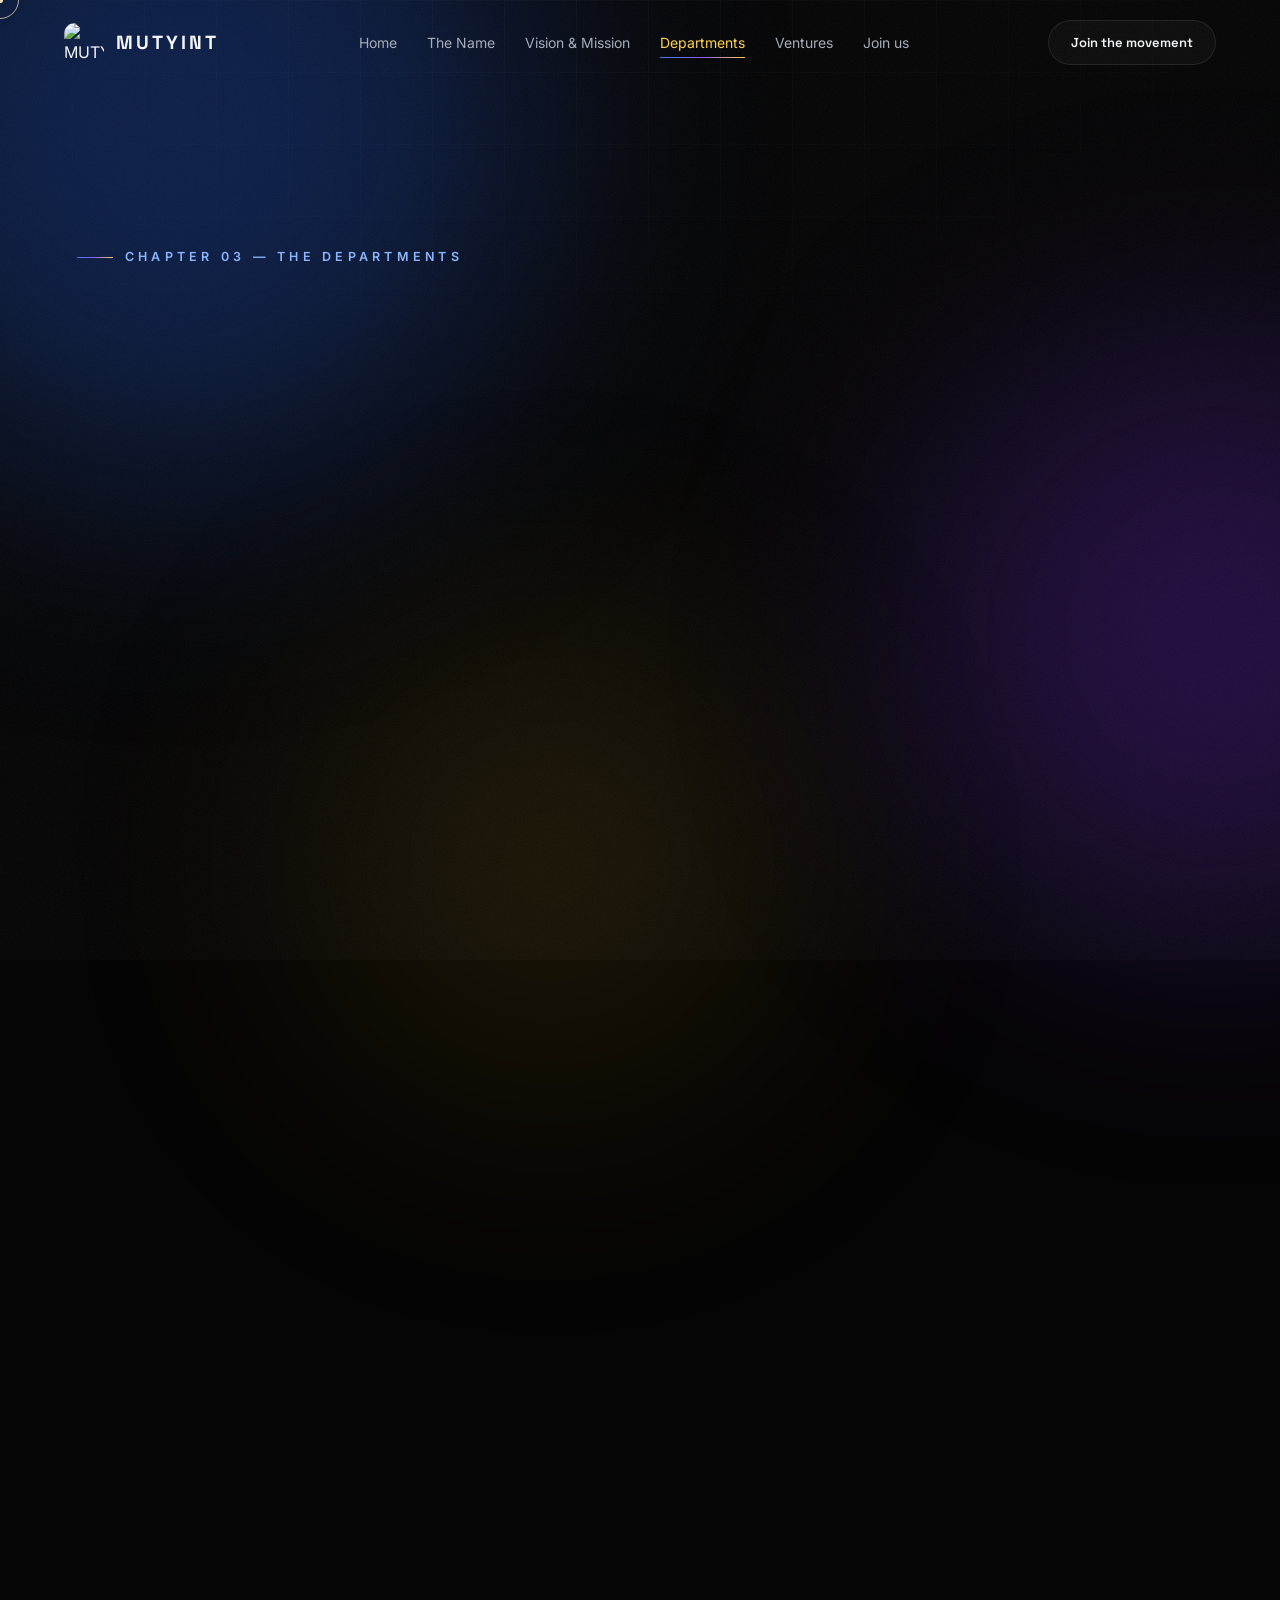
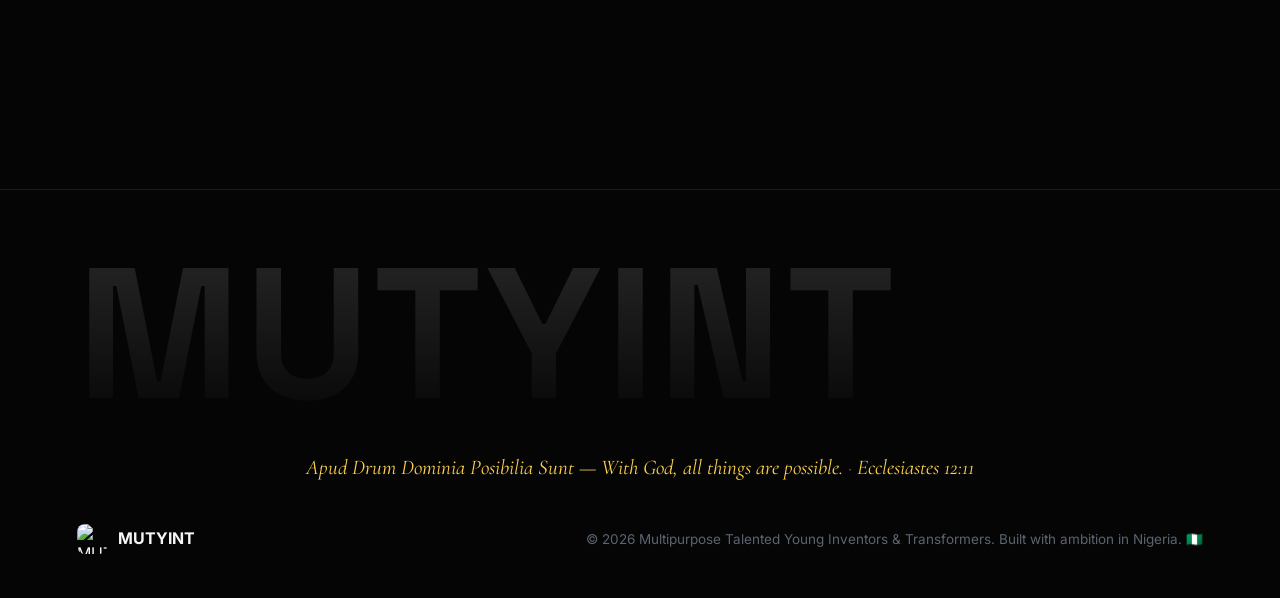
==== departments.html @ 61a40abe "Multi-page build: a dedicated page for everything written in the MUTYINT document - index.html: hub " ====
<!DOCTYPE html>
<html lang="en">
<head>
<meta charset="UTF-8">
<meta name="viewport" content="width=device-width, initial-scale=1.0">
<title>Departments — MUTYINT</title>
<meta name="description" content="Five engines, one assignment: Engine Room (EGSIN), Goal Setters (Eggint), Society, Influencers, and Inventors & Transformers.">
<meta property="og:title" content="The Departments — MUTYINT">
<meta property="og:description" content="Five engines, one assignment. The departments of the MUTYINT movement.">
<link rel="icon" href="https://media.base44.com/images/public/6a3e59929cb482183c6b0370/cd534934d_generated_image.png">
<link rel="preconnect" href="https://fonts.googleapis.com">
<link rel="preconnect" href="https://fonts.gstatic.com" crossorigin>
<link href="https://fonts.googleapis.com/css2?family=Space+Grotesk:wght@400;500;600;700&family=Inter:wght@300;400;500;600&family=Cormorant+Garamond:ital,wght@1,500&display=swap" rel="stylesheet">
<script src="https://unpkg.com/lenis@1.1.14/dist/lenis.min.js"></script>
<link rel="stylesheet" href="styles.css">
</head>
<body>

<div id="prog"></div>
<div id="grain"></div>
<div id="cur"></div><div id="curDot"></div>

<div class="aurora a1"></div><div class="aurora a2"></div><div class="aurora a3"></div>
<div class="mesh"></div>

<nav id="nav">
  <a class="brand" href="index.html"><img src="https://media.base44.com/images/public/6a3e59929cb482183c6b0370/cd534934d_generated_image.png" alt="MUTYINT logo"><b>MUTYINT</b></a>
  <div class="nav-links" id="navLinks">
    <a href="index.html">Home</a>
    <a href="the-name.html">The Name</a>
    <a href="vision-mission.html">Vision &amp; Mission</a>
    <a href="departments.html" class="active">Departments</a>
    <a href="ventures.html">Ventures</a>
    <a href="index.html#contact">Join us</a>
  </div>
  <button class="nav-cta" data-goto="#join">Join the movement</button>
  <button id="burger" aria-label="Menu"><i></i><i></i><i></i></button>
</nav>

<header class="page-hero" id="top">
  <span class="eyebrow">Chapter 03 — The Departments</span>
  <h1>
    <span class="mask"><span>Five engines,</span></span>
    <span class="mask"><span class="grad-text">one assignment.</span></span>
  </h1>
  <p class="lead">The movement is organized into sections of departments — each one a working engine of the transformation mandate.</p>
</header>

<section>
  <div class="deptrow rv d1">
    <div class="glyph">E</div>
    <div>
      <span class="alias">EGSIN</span>
      <h3>Engine Room</h3>
      <p>The core of the movement — where ideas are forged into work. The Engine Room conceives, develops and powers everything MUTYINT builds, turning raw talent into working systems.</p>
      <div class="for">For the builders and crafters of the movement.</div>
    </div>
  </div>

  <div class="deptrow rv d1">
    <div class="glyph">G</div>
    <div>
      <span class="alias">Eggint</span>
      <h3>Goal Setters</h3>
      <p>The strategy engine — turning vision into goals, and goals into achieved results. Goal Setters keep the movement disciplined, focused and always moving forward.</p>
      <div class="for">For the planners and achievers who turn plans into reality.</div>
    </div>
  </div>

  <div class="deptrow rv d2">
    <div class="glyph">S</div>
    <div>
      <span class="alias">Outreach</span>
      <h3>Society</h3>
      <p>The serving engine — carrying the transformation mandate to communities, cities and nations. From giving arms and provisions to the needy, to setting people free and bringing change to society.</p>
      <div class="for">For the servants and solution finders of the movement.</div>
    </div>
  </div>

  <div class="deptrow rv d2">
    <div class="glyph">I</div>
    <div>
      <span class="alias">Culture</span>
      <h3>Influencers</h3>
      <p>The culture engine — shaping mindset and message across the seven spheres of influence. Influencers gather people of positive mindset and carry the platform's voice into media, arts and society.</p>
      <div class="for">For the voices and culture shapers of the movement.</div>
    </div>
  </div>

  <div class="deptrow rv d3">
    <div class="glyph">T</div>
    <div>
      <span class="alias">Build &amp; Change</span>
      <h3>Inventors &amp; Transformers</h3>
      <p>The engine of the name itself — the researchers, creators and game changers. Inventors build what has never existed; transformers turn negative to positive and bring total development to every issue and problem.</p>
      <div class="for">For the inventors, researchers and transformers of the movement.</div>
    </div>
  </div>
</section>

<section id="join">
  <div class="cta-box rv">
    <span class="eyebrow">Find your engine</span>
    <h2 class="m2"><span class="mask"><span>Which engine</span></span><span class="mask"><span class="grad-text">runs you?</span></span></h2>
    <p class="sub">Every talent belongs somewhere. Come and find your department in the movement.</p>
    <div class="hero-btns">
      <button class="btn primary" onclick="window.open('https://wa.me/2347045569291','_blank')">Join on WhatsApp</button>
      <button class="btn ghost" onclick="window.open('mailto:multipurposetalentedyounginven@gmail.com','_blank')">Send an email</button>
    </div>
  </div>
</section>

<footer>
  <div class="wordmark">MUTYINT</div>
  <div class="fmotto">Apud Drum Dominia Posibilia Sunt — With God, all things are possible. <span style="color:var(--faint)">·</span> Ecclesiastes 12:11</div>
  <div class="row">
    <div class="fbrand"><img src="https://media.base44.com/images/public/6a3e59929cb482183c6b0370/cd534934d_generated_image.png" alt="MUTYINT"><b>MUTYINT</b></div>
    <p>© 2026 Multipurpose Talented Young Inventors &amp; Transformers. Built with ambition in Nigeria. 🇳🇬</p>
  </div>
</footer>

<script src="site.js"></script>
</body>
</html>
---- styles.css ----
/* MUTYINT — shared design system */
:root{
  --bg:#050505; --panel:rgba(255,255,255,.03); --panel2:rgba(255,255,255,.05);
  --blue:#3B82F6; --blue-bright:#8AB6FF; --gold:#FFD24D; --violet:#8B5CF6;
  --text:#F4F5F7; --muted:#A6ADBA; --faint:#5B6470;
  --radius:24px; --border:1px solid rgba(255,255,255,.09);
  --grad:linear-gradient(120deg,#3B82F6 0%,#8B5CF6 48%,#FFD24D 100%);
  --font-d:'Space Grotesk',sans-serif; --font-b:'Inter',sans-serif; --font-s:'Cormorant Garamond',serif;
  --ease:cubic-bezier(.22,1,.36,1);
}
*{margin:0;padding:0;box-sizing:border-box}
html{scroll-behavior:auto}
html.lenis,html.lenis body{height:auto}
.lenis.lenis-smooth{scroll-behavior:auto!important}
body{background:var(--bg);color:var(--text);font-family:var(--font-b);overflow-x:hidden;line-height:1.65}
::selection{background:var(--blue);color:#fff}
a{color:inherit;text-decoration:none}
img{max-width:100%;display:block}
button{font:inherit}

/* film grain + progress */
#grain{position:fixed;inset:-60px;z-index:96;pointer-events:none;opacity:.055;background-image:url("data:image/svg+xml,%3Csvg xmlns='http://www.w3.org/2000/svg' width='300' height='300'%3E%3Cfilter id='n'%3E%3CfeTurbulence type='fractalNoise' baseFrequency='0.9' numOctaves='2'/%3E%3C/filter%3E%3Crect width='300' height='300' filter='url(%23n)'/%3E%3C/svg%3E");animation:grain 1.4s steps(4) infinite}
@keyframes grain{0%{transform:translate(0,0)}25%{transform:translate(-14px,10px)}50%{transform:translate(10px,-12px)}75%{transform:translate(-8px,-8px)}100%{transform:translate(12px,10px)}}
#prog{position:fixed;top:0;left:0;height:2px;width:0;background:var(--grad);z-index:200;box-shadow:0 0 14px rgba(59,130,246,.7)}

/* custom cursor */
#cur,#curDot{position:fixed;top:0;left:0;pointer-events:none;z-index:300;border-radius:50%;mix-blend-mode:difference}
#cur{width:38px;height:38px;border:1.5px solid rgba(255,255,255,.75);transition:width .35s var(--ease),height .35s var(--ease),opacity .3s;margin:-19px 0 0 -19px}
#curDot{width:5px;height:5px;background:#fff;margin:-2.5px 0 0 -2.5px}
#cur.big{width:74px;height:74px;margin:-37px 0 0 -37px}
@media(hover:none),(pointer:coarse){#cur,#curDot{display:none}}

/* background fx */
.aurora{position:fixed;border-radius:50%;filter:blur(130px);z-index:0;pointer-events:none;will-change:transform}
.aurora.a1{width:55vw;height:55vw;background:#163a8f;top:-18vw;left:-14vw;opacity:.5}
.aurora.a2{width:46vw;height:46vw;background:#5b21b6;top:38vh;right:-18vw;opacity:.34}
.aurora.a3{width:38vw;height:38vw;background:#7a5808;bottom:-16vw;left:24vw;opacity:.2}
.mesh{position:fixed;inset:0;z-index:0;pointer-events:none;background-image:linear-gradient(rgba(255,255,255,.028) 1px,transparent 1px),linear-gradient(90deg,rgba(255,255,255,.028) 1px,transparent 1px);background-size:72px 72px;mask-image:radial-gradient(80% 60% at 50% 0%,#000 10%,transparent 78%)}

/* nav */
nav{position:fixed;top:0;left:0;right:0;z-index:150;display:flex;align-items:center;justify-content:space-between;padding:20px clamp(20px,5vw,64px);transition:transform .55s var(--ease),background .4s,border-color .4s;border-bottom:1px solid transparent}
nav.scrolled{background:rgba(5,5,5,.68);backdrop-filter:blur(20px);border-color:rgba(255,255,255,.07)}
nav.hide{transform:translateY(-110%)}
.brand{display:flex;align-items:center;gap:12px}
.brand img{width:40px;height:40px;border-radius:11px;transition:transform .5s var(--ease)}
.brand:hover img{transform:rotate(-8deg) scale(1.08)}
.brand b{font-family:var(--font-d);font-size:19px;letter-spacing:.16em}
.nav-links{display:flex;gap:30px;font-size:14px;color:var(--muted)}
.nav-links a{position:relative;transition:color .3s;padding:4px 0}
.nav-links a::after{content:"";position:absolute;left:0;bottom:0;width:100%;height:1.5px;background:var(--grad);transform:scaleX(0);transform-origin:right;transition:transform .45s var(--ease)}
.nav-links a:hover{color:#fff}
.nav-links a:hover::after,.nav-links a.active::after{transform:scaleX(1);transform-origin:left}
.nav-links a.active{color:var(--gold)}
.nav-cta{font-family:var(--font-d);font-size:13px;font-weight:600;padding:11px 22px;border-radius:999px;border:var(--border);background:var(--panel);color:var(--text);transition:.35s;cursor:pointer;white-space:nowrap}
.nav-cta:hover{border-color:rgba(255,210,77,.55);background:rgba(255,210,77,.1);box-shadow:0 0 28px rgba(255,210,77,.22)}
#burger{display:none;flex-direction:column;gap:5.5px;background:none;border:none;cursor:pointer;padding:6px;z-index:160}
#burger i{width:24px;height:2px;background:var(--text);transition:.4s var(--ease);display:block;border-radius:2px}
#burger.open i:nth-child(1){transform:translateY(7.5px) rotate(45deg)}
#burger.open i:nth-child(2){opacity:0;transform:scaleX(0)}
#burger.open i:nth-child(3){transform:translateY(-7.5px) rotate(-45deg)}

/* shared */
section{position:relative;z-index:1;padding:clamp(90px,13vh,150px) clamp(20px,6vw,90px);max-width:1280px;margin:0 auto}
.eyebrow{display:inline-flex;align-items:center;gap:12px;font-size:12.5px;letter-spacing:.34em;text-transform:uppercase;color:var(--blue-bright);font-weight:600;margin-bottom:24px}
.eyebrow::before{content:"";width:36px;height:1.5px;background:var(--grad);border-radius:2px}
h2{font-family:var(--font-d);font-size:clamp(36px,5vw,62px);line-height:1.06;font-weight:700;letter-spacing:-.015em;margin-bottom:20px}
.grad-text{background:var(--grad);background-size:200% auto;-webkit-background-clip:text;background-clip:text;-webkit-text-fill-color:transparent;animation:gradShift 6s ease-in-out infinite alternate}
@keyframes gradShift{to{background-position:100% center}}
.gold-text{color:var(--gold)}
.sub{color:var(--muted);font-size:clamp(15px,1.4vw,18px);max-width:640px}
.motto-line{font-family:var(--font-s);font-style:italic;font-size:clamp(16px,1.8vw,21px);color:var(--gold);letter-spacing:.02em}
.mask{display:block;overflow:hidden}
.mask>span{display:block;transform:translateY(112%);transition:transform 1.15s var(--ease)}
.in .mask>span{transform:none}
.m2 .mask:nth-child(2)>span{transition-delay:.1s}.m3 .mask:nth-child(3)>span{transition-delay:.2s}
.rv{opacity:0;transform:translateY(40px);transition:opacity 1s var(--ease),transform 1s var(--ease)}
.rv.in{opacity:1;transform:none}
.rv.d1{transition-delay:.12s}.rv.d2{transition-delay:.24s}.rv.d3{transition-delay:.36s}.rv.d4{transition-delay:.48s}

/* buttons */
.btn{position:relative;display:inline-flex;align-items:center;gap:10px;font-family:var(--font-d);font-weight:600;font-size:15px;padding:16px 36px;border-radius:999px;transition:transform .5s var(--ease),box-shadow .5s var(--ease),background-position .6s;cursor:pointer;border:none;will-change:transform}
.btn.primary{background:var(--grad);background-size:200% auto;color:#050505;box-shadow:0 10px 44px rgba(59,130,246,.35)}
.btn.primary:hover{background-position:100% center;box-shadow:0 18px 64px rgba(139,92,246,.5)}
.btn.primary::after{content:"";position:absolute;inset:0;border-radius:inherit;background:linear-gradient(105deg,transparent 38%,rgba(255,255,255,.55) 50%,transparent 62%);translate:-120% 0;transition:translate .9s var(--ease)}
.btn.primary:hover::after{translate:120% 0}
.btn.ghost{background:var(--panel);border:var(--border);color:var(--text);backdrop-filter:blur(10px)}
.btn.ghost:hover{border-color:rgba(255,210,77,.5);box-shadow:0 0 34px rgba(255,210,77,.16)}

/* page hero (subpages) */
.page-hero{min-height:72svh;display:flex;flex-direction:column;justify-content:flex-end;padding:160px clamp(20px,6vw,90px) 70px;max-width:1280px;margin:0 auto;position:relative;z-index:1}
.page-hero h1{font-family:var(--font-d);font-weight:700;font-size:clamp(42px,7vw,96px);line-height:1.02;letter-spacing:-.03em;margin:8px 0 22px}
.page-hero h1 .mask{padding-bottom:.06em}
.page-hero h1 .mask>span{transform:translateY(112%)}
.page-hero.play .mask>span{transform:none}
.page-hero.play .mask:nth-child(2)>span{transition-delay:.13s}
.page-hero .lead{color:var(--muted);font-size:clamp(16px,1.5vw,19px);max-width:640px;opacity:0;transform:translateY(20px);transition:opacity 1s var(--ease) .3s,transform 1s var(--ease) .3s}
.page-hero.play .lead{opacity:1;transform:none}

/* chapter cards (home links to pages) */
.chapters{display:grid;grid-template-columns:repeat(2,1fr);gap:22px;margin-top:56px}
.chap{position:relative;background:var(--panel);border:var(--border);border-radius:var(--radius);padding:44px 38px;overflow:hidden;transition:transform .5s var(--ease),border-color .4s,box-shadow .5s;display:block}
.chap::before{content:"";position:absolute;inset:0;background:radial-gradient(600px circle at var(--mx,50%) var(--my,0%),rgba(59,130,246,.14),transparent 44%);opacity:0;transition:opacity .5s}
.chap:hover{transform:translateY(-8px);border-color:rgba(138,182,255,.35);box-shadow:0 24px 60px rgba(0,0,0,.5)}
.chap:hover::before{opacity:1}
.chap .n{font-family:var(--font-d);font-size:12px;letter-spacing:.24em;color:var(--faint);margin-bottom:24px;display:block}
.chap h3{font-family:var(--font-d);font-size:clamp(22px,2.4vw,30px);margin-bottom:10px}
.chap p{color:var(--muted);font-size:14.5px;margin-bottom:22px;max-width:520px}
.chap .go{font-family:var(--font-d);font-size:13.5px;color:var(--gold);letter-spacing:.06em;display:inline-flex;align-items:center;gap:8px;transition:gap .4s var(--ease)}
.chap:hover .go{gap:14px}
.chap .glyph{position:absolute;top:26px;right:30px;font-family:var(--font-d);font-size:54px;font-weight:700;background:linear-gradient(180deg,rgba(255,255,255,.14),rgba(255,255,255,.01));-webkit-background-clip:text;background-clip:text;-webkit-text-fill-color:transparent;user-select:none}

/* letter split rows (the-name page) */
.lrow{display:grid;grid-template-columns:minmax(140px,.7fr) 1fr;gap:clamp(28px,5vw,70px);align-items:center;padding:clamp(48px,7vh,84px) 0;border-bottom:var(--border);position:relative}
.lrow:last-of-type{border-bottom:none}
.lrow .letter{font-family:var(--font-d);font-weight:700;font-size:clamp(110px,18vw,240px);line-height:1;background:linear-gradient(180deg,rgba(255,255,255,.18),rgba(255,255,255,.015));-webkit-background-clip:text;background-clip:text;-webkit-text-fill-color:transparent;user-select:none;transition:background .6s}
.lrow:hover .letter{background:var(--grad);background-size:200% auto;-webkit-background-clip:text;background-clip:text}
.lrow .k{font-family:var(--font-d);font-size:12px;letter-spacing:.24em;color:var(--faint);text-transform:uppercase;margin-bottom:14px}
.lrow h3{font-family:var(--font-d);font-size:clamp(26px,3.4vw,44px);margin-bottom:16px}
.lrow p{color:var(--muted);font-size:16px;max-width:640px;margin-bottom:18px}
.lrow .goal{border-left:3px solid;border-image:var(--grad) 1;padding-left:22px;margin-top:20px;font-size:15px;color:var(--text)}
.lrow .goal b{font-family:var(--font-d);font-size:12px;letter-spacing:.26em;color:var(--gold);display:block;margin-bottom:8px}
.chips{display:flex;flex-wrap:wrap;gap:9px}
.chip{font-size:11px;letter-spacing:.1em;padding:7px 15px;border-radius:999px;border:var(--border);color:var(--blue-bright);background:rgba(59,130,246,.07);transition:.3s}
.chip.gold{color:var(--gold);background:rgba(255,210,77,.07)}

/* vision/mission big panels */
.vm{display:grid;grid-template-columns:1fr 1fr;gap:22px;margin-top:56px}
.vm .panel{position:relative;background:var(--panel);border:var(--border);border-radius:var(--radius);padding:clamp(30px,4vw,46px);overflow:hidden;transition:transform .5s var(--ease),border-color .4s,box-shadow .5s}
.vm .panel:hover{transform:translateY(-6px);border-color:rgba(255,210,77,.35);box-shadow:0 24px 60px rgba(0,0,0,.45)}
.vm .panel::before{content:"";position:absolute;top:0;left:0;width:100%;height:2px;background:var(--grad)}
.vm .panel.v{--accent:var(--blue-bright)}.vm .panel.m{--accent:var(--gold)}
.vm .k{font-family:var(--font-d);font-size:12px;letter-spacing:.3em;text-transform:uppercase;color:var(--faint);margin-bottom:16px}
.vm h3{font-family:var(--font-d);font-size:clamp(24px,2.6vw,32px);margin-bottom:14px;color:var(--accent)}
.vm p{color:var(--muted);font-size:16px}

/* mandate list (vision-mission page) */
.mandates{margin-top:64px;counter-reset:md}
.mdrow{display:grid;grid-template-columns:auto 1fr;gap:clamp(18px,3vw,38px);padding:30px 0;border-bottom:var(--border);align-items:start;position:relative}
.mdrow .n{font-family:var(--font-d);font-size:14px;color:var(--gold);letter-spacing:.14em;padding-top:6px;min-width:44px}
.mdrow h3{font-family:var(--font-d);font-size:clamp(19px,2vw,25px);margin-bottom:8px;transition:color .3s}
.mdrow:hover h3{color:var(--gold)}
.mdrow p{color:var(--muted);font-size:15px;max-width:760px}

/* departments page */
.deptrow{position:relative;background:linear-gradient(160deg,rgba(20,22,28,.92),rgba(10,11,14,.94));border:var(--border);border-radius:var(--radius);padding:clamp(30px,4.5vw,52px);margin-bottom:22px;display:grid;grid-template-columns:auto 1fr;gap:clamp(22px,4vw,48px);align-items:center;overflow:hidden;box-shadow:0 30px 80px rgba(0,0,0,.45);transition:transform .5s var(--ease),border-color .4s}
.deptrow:hover{transform:translateY(-5px);border-color:rgba(255,210,77,.35)}
.deptrow .glyph{width:92px;height:92px;border-radius:24px;display:grid;place-items:center;border:var(--border);background:linear-gradient(140deg,rgba(59,130,246,.18),rgba(255,210,77,.1));font-family:var(--font-d);font-weight:700;font-size:40px;color:var(--gold);transition:transform .5s var(--ease)}
.deptrow:hover .glyph{transform:rotate(-6deg) scale(1.06)}
.deptrow h3{font-family:var(--font-d);font-size:clamp(24px,3vw,34px);margin-bottom:10px}
.deptrow .alias{font-family:var(--font-d);font-size:12px;letter-spacing:.26em;color:var(--faint);text-transform:uppercase;display:block;margin-bottom:14px}
.deptrow p{color:var(--muted);font-size:15.5px;max-width:720px;margin-bottom:16px}
.deptrow .for{font-size:13.5px;color:var(--blue-bright)}

/* ventures stack */
.stack{position:relative;z-index:1;margin-top:70px;display:flex;flex-direction:column;gap:26px}
.stack .sp{position:sticky;top:calc(88px + var(--i)*14px)}
.vcard{position:relative;background:linear-gradient(160deg,rgba(20,22,28,.92),rgba(10,11,14,.94));border:var(--border);border-radius:var(--radius);padding:clamp(28px,4vw,46px);display:grid;grid-template-columns:auto 1fr;gap:clamp(20px,4vw,44px);align-items:center;overflow:hidden;box-shadow:0 30px 80px rgba(0,0,0,.45);will-change:transform;transition:box-shadow .5s}
.vcard::before{content:"";position:absolute;inset:0;background:radial-gradient(680px circle at var(--mx,50%) var(--my,0%),rgba(59,130,246,.15),transparent 44%);opacity:0;transition:opacity .5s}
.vcard:hover::before{opacity:1}
.vcard .bigletter{font-family:var(--font-d);font-weight:700;font-size:clamp(88px,14vw,170px);line-height:1;background:linear-gradient(180deg,rgba(255,255,255,.16),rgba(255,255,255,.015));-webkit-background-clip:text;background-clip:text;-webkit-text-fill-color:transparent;user-select:none}
.vcard .num{font-family:var(--font-d);font-size:12px;color:var(--faint);letter-spacing:.24em;margin-bottom:14px}
.vcard h3{font-family:var(--font-d);font-size:clamp(24px,3vw,36px);margin-bottom:12px;letter-spacing:-.01em}
.vcard p{color:var(--muted);font-size:15px;max-width:680px;margin-bottom:18px}
.vcard .ic{position:absolute;top:30px;right:32px;width:58px;height:58px;border-radius:16px;display:grid;place-items:center;background:linear-gradient(140deg,rgba(59,130,246,.18),rgba(255,210,77,.1));border:var(--border);transition:transform .5s var(--ease)}
.vcard:hover .ic{transform:rotate(-8deg) scale(1.1)}
.vcard .ic svg{width:27px;height:27px;stroke:var(--gold);fill:none;stroke-width:1.6}
.vcard:hover .chip{border-color:rgba(138,182,255,.3)}

/* welcome scroll-lit */
.mani{max-width:1040px}
.mani p{font-family:var(--font-d);font-size:clamp(24px,3.4vw,44px);line-height:1.42;font-weight:500;letter-spacing:-.01em}
.mani p .w{opacity:.13;transition:opacity .5s ease}
.mani p .w.lit{opacity:1}
.mani .gap{display:block;height:34px}
.verse{margin-top:54px;display:flex;gap:22px;align-items:flex-start;max-width:720px}
.verse::before{content:"❝";font-family:var(--font-s);font-size:54px;color:var(--gold);line-height:.6}
.verse blockquote{font-family:var(--font-s);font-style:italic;font-size:clamp(18px,2vw,23px);color:var(--text);opacity:.9}
.verse cite{display:block;margin-top:10px;font-family:var(--font-d);font-style:normal;font-size:12.5px;letter-spacing:.28em;color:var(--faint);text-transform:uppercase}

/* stats */
.stats{display:grid;grid-template-columns:repeat(4,1fr);gap:20px;margin-top:54px}
.stat{text-align:center;padding:42px 16px;background:var(--panel);border:var(--border);border-radius:var(--radius);position:relative;overflow:hidden;transition:transform .5s var(--ease),border-color .4s}
.stat:hover{transform:translateY(-6px);border-color:rgba(138,182,255,.32)}
.stat::after{content:"";position:absolute;bottom:0;left:22%;right:22%;height:2px;background:var(--grad);opacity:0;transition:opacity .4s}
.stat:hover::after{opacity:1}
.stat b{font-family:var(--font-d);font-size:clamp(40px,4.6vw,60px);font-weight:700;display:block;line-height:1.08;background:var(--grad);background-size:200% auto;-webkit-background-clip:text;background-clip:text;-webkit-text-fill-color:transparent}
.stat span{color:var(--muted);font-size:12.5px;letter-spacing:.18em;text-transform:uppercase}

/* founder */
.founder{display:grid;grid-template-columns:1.05fr .95fr;gap:clamp(34px,6vw,90px);align-items:center}
.founder .mark{position:relative;border-radius:30px;overflow:hidden;border:var(--border);background:var(--bg);clip-path:inset(8% 8% 8% 8% round 26px);transition:clip-path 1.2s var(--ease)}
.founder .mark.in{clip-path:inset(0 0 0 0 round 30px)}
.founder .mark img{width:100%;opacity:.9;transform:scale(1.18);transition:transform 1.4s var(--ease)}
.founder .mark.in img{transform:scale(1)}
.founder .frame{position:absolute;inset:18px;border:1px solid rgba(255,255,255,.15);border-radius:16px;pointer-events:none}
.founder blockquote{font-family:var(--font-d);font-size:clamp(21px,2.5vw,29px);line-height:1.45;border-left:3px solid;border-image:var(--grad) 1;padding-left:28px;margin:30px 0 28px;font-weight:500}
.founder .who{display:flex;align-items:center;gap:16px;margin-top:32px}
.founder .who img{width:54px;height:54px;border-radius:50%;border:1px solid rgba(255,210,77,.45)}
.founder .who b{font-family:var(--font-d);display:block;font-size:17px}
.founder .who span{color:var(--muted);font-size:13.5px}
.founder .bio{color:var(--muted);font-size:15.5px}
.founder .bio strong{color:var(--gold)}

/* cta */
.cta-box{text-align:center;padding:clamp(64px,10vw,120px) clamp(20px,6vw,80px);border-radius:34px;position:relative;overflow:hidden;border:var(--border);background:radial-gradient(130% 150% at 50% -25%,rgba(59,130,246,.18),rgba(5,5,5,0) 55%),var(--panel)}
.cta-box::before{content:"";position:absolute;top:-2px;left:28%;right:28%;height:2px;background:var(--grad)}
.cta-box .sub{margin:0 auto 46px}
.cta-box .hero-btns{justify-content:center}
.cta-contact{display:flex;gap:14px;justify-content:center;flex-wrap:wrap;margin-top:30px}
.cta-contact a{display:inline-flex;align-items:center;gap:9px;padding:14px 28px;border-radius:999px;border:var(--border);background:rgba(255,255,255,.03);color:var(--muted);font-size:14px;transition:.35s}
.cta-contact a:hover{color:#fff;border-color:rgba(138,182,255,.55);box-shadow:0 0 28px rgba(59,130,246,.16);transform:translateY(-3px)}

/* ticker */
.ticker{position:relative;z-index:1;border-top:var(--border);border-bottom:var(--border);padding:22px 0;overflow:hidden;background:rgba(255,255,255,.015)}
.ticker-track{display:flex;gap:64px;width:max-content;animation:scrollX 34s linear infinite;white-space:nowrap}
.ticker:hover .ticker-track{animation-play-state:paused}
.ticker-track span{font-family:var(--font-d);font-size:15px;letter-spacing:.3em;text-transform:uppercase;color:var(--faint);display:flex;align-items:center;gap:64px;transition:color .3s}
.ticker-track span:hover{color:var(--gold)}
.ticker-track span::after{content:"◆";color:var(--gold);font-size:10px;opacity:.65}
@keyframes scrollX{to{transform:translateX(-50%)}}

/* footer */
footer{position:relative;z-index:1;border-top:var(--border);padding:60px clamp(20px,6vw,90px) 44px;max-width:1280px;margin:0 auto}
footer .wordmark{font-family:var(--font-d);font-weight:700;font-size:clamp(64px,14.5vw,210px);letter-spacing:.02em;line-height:.9;background:linear-gradient(180deg,rgba(255,255,255,.13),rgba(255,255,255,.015));-webkit-background-clip:text;background-clip:text;-webkit-text-fill-color:transparent;user-select:none;margin-bottom:34px;transition:background .6s}
footer .wordmark:hover{background:linear-gradient(180deg,rgba(138,182,255,.35),rgba(255,210,77,.06));-webkit-background-clip:text;background-clip:text}
footer .fmotto{text-align:center;font-family:var(--font-s);font-style:italic;color:var(--gold);font-size:clamp(16px,2vw,21px);margin-bottom:38px}
footer .row{display:flex;justify-content:space-between;align-items:center;gap:26px;flex-wrap:wrap}
footer p{color:var(--faint);font-size:13.5px}
footer .fbrand{display:flex;align-items:center;gap:11px}
footer .fbrand img{width:30px;height:30px;border-radius:8px}

/* responsive */
@media(max-width:960px){
  .nav-links{position:fixed;top:0;right:0;bottom:0;width:min(80vw,340px);background:rgba(6,6,9,.97);backdrop-filter:blur(26px);flex-direction:column;justify-content:center;padding:0 46px;gap:26px;transform:translateX(102%);transition:transform .6s var(--ease);border-left:var(--border);z-index:155;overflow-y:auto}
  .nav-links.open{transform:none}
  .nav-links a{font-size:20px;font-family:var(--font-d)}
  #burger{display:flex}
  .nav-cta{display:none}
  .stats{grid-template-columns:repeat(2,1fr)}
  .vm{grid-template-columns:1fr}
  .founder{grid-template-columns:1fr}
  .chapters{grid-template-columns:1fr}
  .lrow{grid-template-columns:1fr}
  .lrow .letter{font-size:clamp(80px,26vw,140px)}
  .deptrow{grid-template-columns:1fr}
  .vcard{grid-template-columns:1fr}
  .vcard .ic{position:static;margin-bottom:22px}
  .aurora{opacity:.5}
  .stack .sp{top:calc(76px + var(--i)*10px)}
}
@media(max-width:620px){.depts{grid-template-columns:1fr}}
@media(prefers-reduced-motion:reduce){
  *,*::before,*::after{animation:none!important;transition:none!important}
  .mask>span,.rv,.page-hero .lead{opacity:1!important;transform:none!important}
  .mani p .w{opacity:1}
}
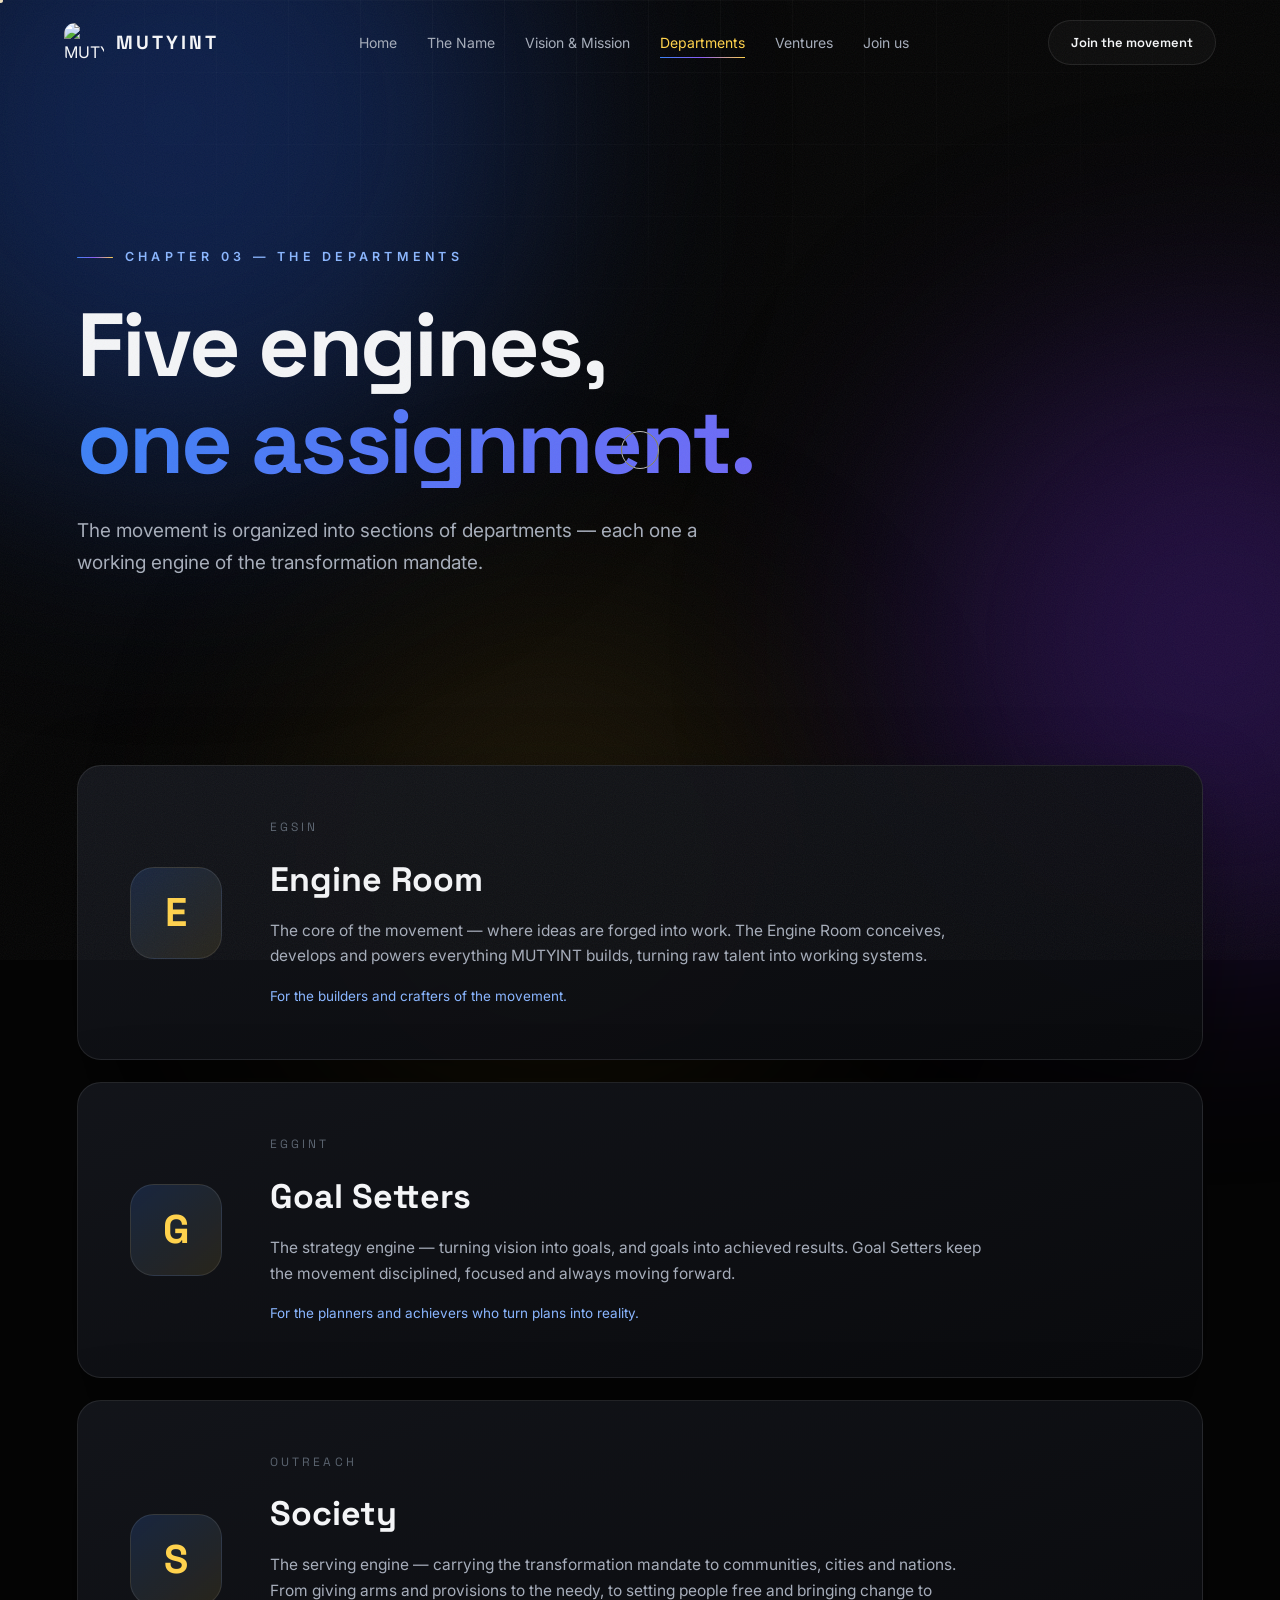
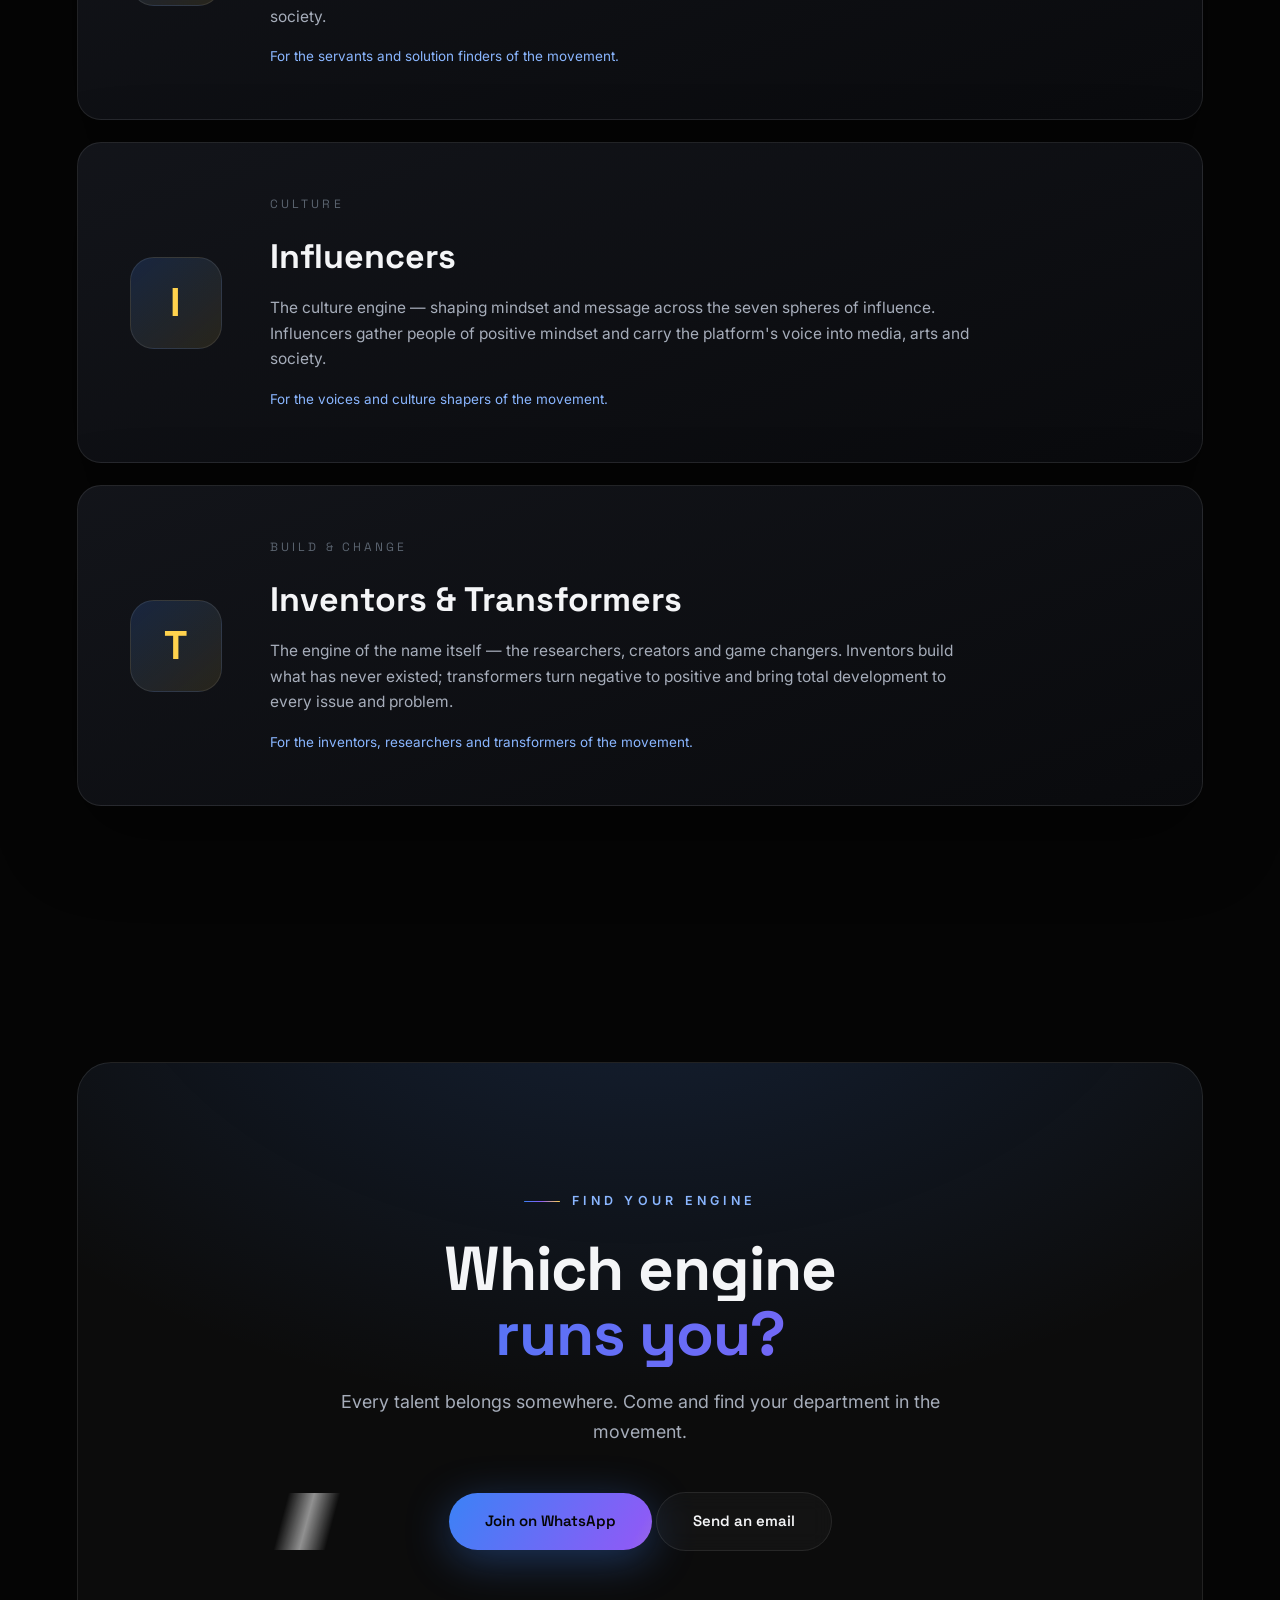
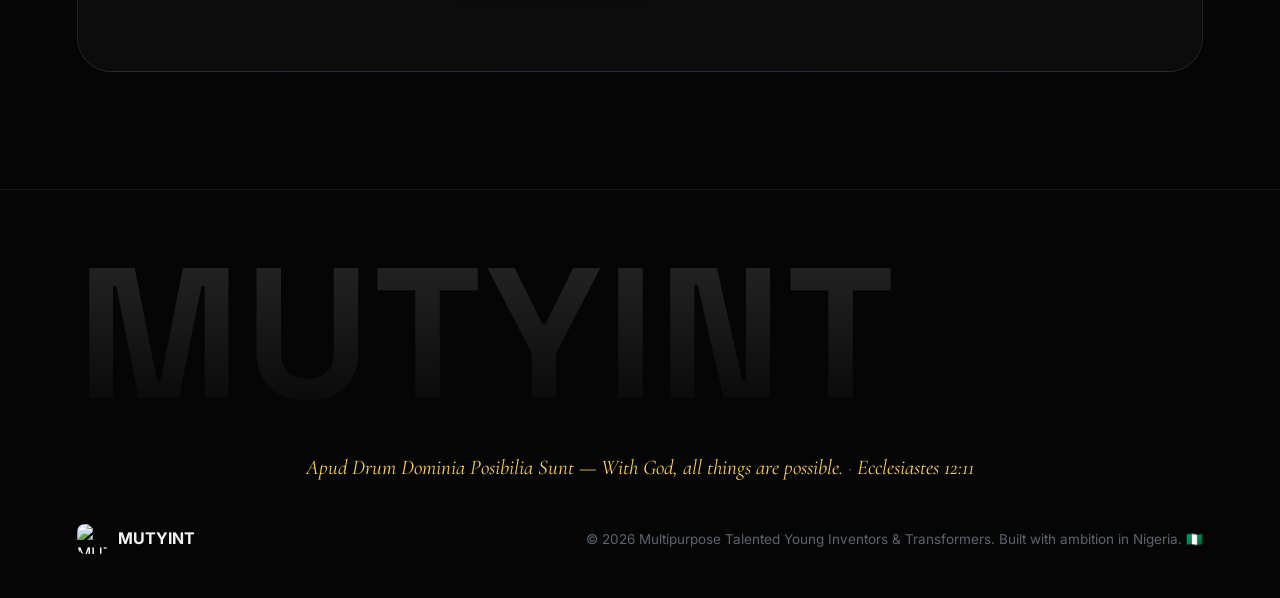
==== commit 2c03f8f7: "Fix: site could freeze at 0% loading on mobile - Preloader now runs first and independently of the r" ====
--- a/departments.html
+++ b/departments.html
@@ -11,8 +11,11 @@
 <link rel="preconnect" href="https://fonts.googleapis.com">
 <link rel="preconnect" href="https://fonts.gstatic.com" crossorigin>
 <link href="https://fonts.googleapis.com/css2?family=Space+Grotesk:wght@400;500;600;700&family=Inter:wght@300;400;500;600&family=Cormorant+Garamond:ital,wght@1,500&display=swap" rel="stylesheet">
-<script src="https://unpkg.com/lenis@1.1.14/dist/lenis.min.js"></script>
+<script src="https://unpkg.com/lenis@1.1.14/dist/lenis.min.js" defer></script>
 <link rel="stylesheet" href="styles.css">
+<meta name="whatsapp-domain-verification" content="jy89gti0asyic0h2iix3yxkqtz9yvz">
+<meta name="whatsapp-business-verification" content="jy89gti0asyic0h2iix3yxkqtz9yvz">
+<meta name="facebook-domain-verification" content="jy89gti0asyic0h2iix3yxkqtz9yvz">
 </head>
 <body>
 
@@ -119,6 +122,6 @@
   </div>
 </footer>
 
-<script src="site.js"></script>
+<script src="site.js" defer></script>
 </body>
 </html>
